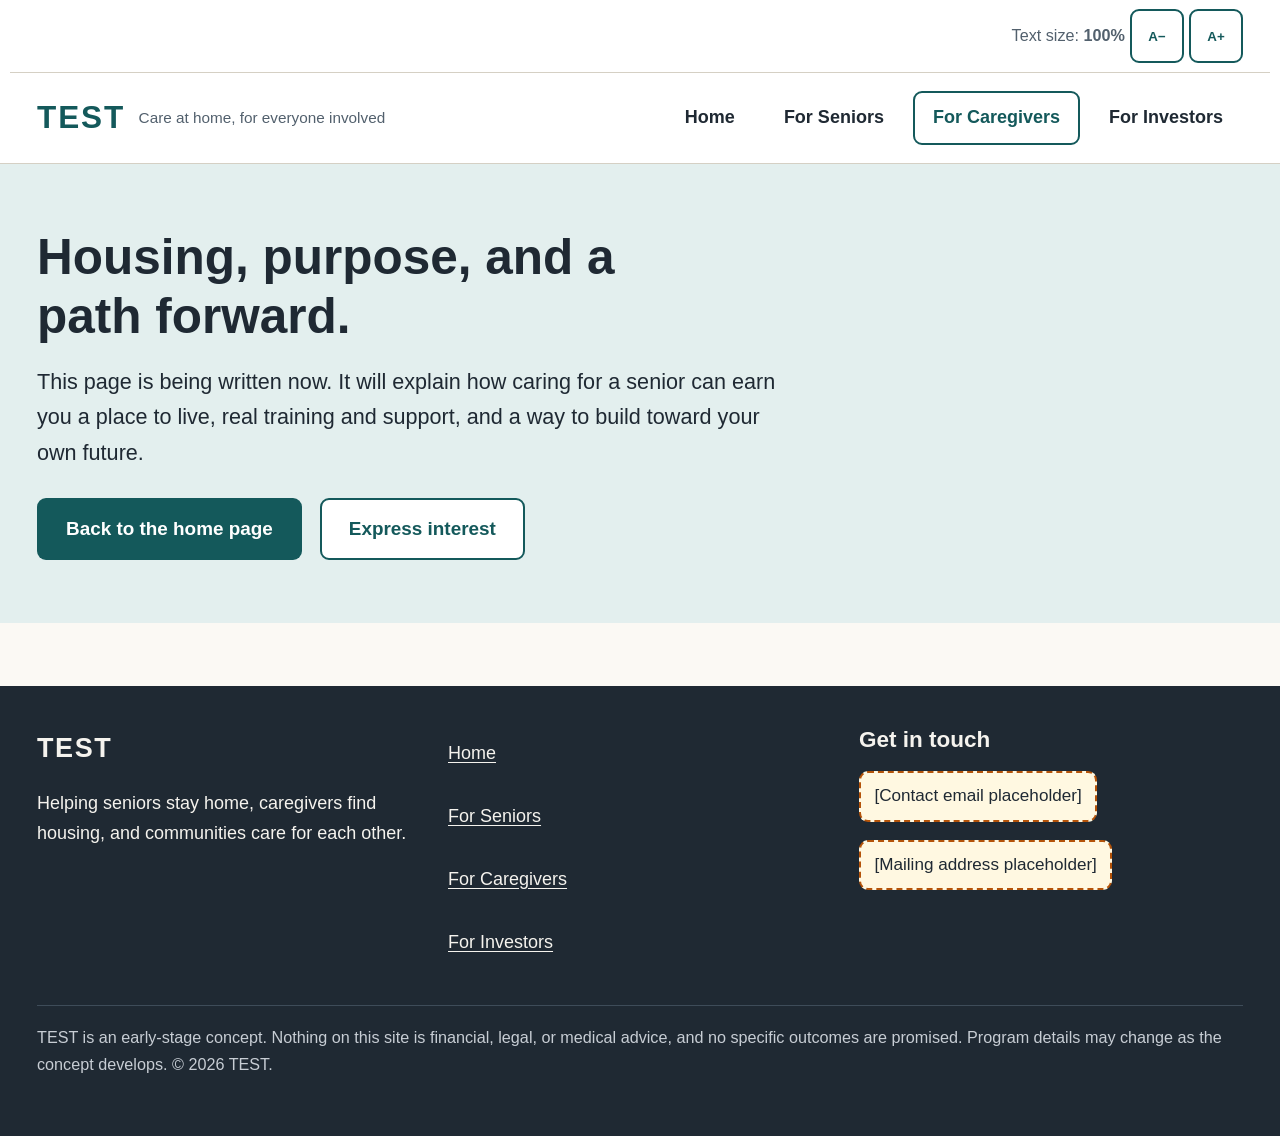
==== caregivers.html @ 07caa62b "Add shared design system and home page for TEST marketing site Replaces the unrelated pie clicker fi" ====
<!DOCTYPE html>
<html lang="en">
<head>
  <meta charset="UTF-8">
  <meta name="viewport" content="width=device-width, initial-scale=1">
  <title>For Caregivers — TEST</title>
  <meta name="description" content="Provide care and companionship to a senior in exchange for housing, with training and support. Learn how TEST works for caregivers.">
  <link rel="stylesheet" href="css/styles.css">
</head>
<body>
  <a class="skip-link" href="#main">Skip to main content</a>

  <header class="site-header">
    <div class="container utility-bar">
      <div class="text-size-controls" hidden>
        <span class="text-size-label" id="text-size-label">Text size: <strong class="text-size-status">100%</strong></span>
        <button type="button" class="text-size-btn" data-text-size="down" aria-describedby="text-size-label">
          A&minus;<span class="visually-hidden"> Make text smaller</span>
        </button>
        <button type="button" class="text-size-btn" data-text-size="up" aria-describedby="text-size-label">
          A+<span class="visually-hidden"> Make text larger</span>
        </button>
      </div>
    </div>
    <div class="container header-bar">
      <a class="brand" href="index.html">
        <span class="brand-name">TEST</span>
        <span class="brand-tagline">Care at home, for everyone involved</span>
      </a>
      <button type="button" class="nav-toggle" aria-expanded="false" aria-controls="site-nav">
        Menu
      </button>
      <nav class="site-nav" id="site-nav" aria-label="Main navigation">
        <ul>
          <li><a href="index.html">Home</a></li>
          <li><a href="seniors.html">For Seniors</a></li>
          <li><a href="caregivers.html" aria-current="page">For Caregivers</a></li>
          <li><a href="investors.html">For Investors</a></li>
        </ul>
      </nav>
    </div>
  </header>

  <main id="main">
    <section class="hero">
      <div class="container">
        <h1>Housing, purpose, and a path forward.</h1>
        <p class="lede">This page is being written now. It will explain how caring for a senior can earn you a place to live, real training and support, and a way to build toward your own future.</p>
        <div class="btn-row">
          <a class="btn btn-primary" href="index.html">Back to the home page</a>
          <a class="btn btn-secondary" href="index.html#interest">Express interest</a>
        </div>
      </div>
    </section>
  </main>

  <footer class="site-footer">
    <div class="container">
      <div class="footer-grid">
        <div>
          <p class="footer-brand">TEST</p>
          <p>Helping seniors stay home, caregivers find housing, and communities care for each other.</p>
        </div>
        <nav aria-label="Footer navigation">
          <ul>
            <li><a href="index.html">Home</a></li>
            <li><a href="seniors.html">For Seniors</a></li>
            <li><a href="caregivers.html">For Caregivers</a></li>
            <li><a href="investors.html">For Investors</a></li>
          </ul>
        </nav>
        <div>
          <h3>Get in touch</h3>
          <p><span class="placeholder-note">[Contact email placeholder]</span></p>
          <p><span class="placeholder-note">[Mailing address placeholder]</span></p>
        </div>
      </div>
      <p class="footer-disclaimer">TEST is an early-stage concept. Nothing on this site is financial, legal, or medical advice, and no specific outcomes are promised. Program details may change as the concept develops. &copy; 2026 TEST.</p>
    </div>
  </footer>

  <script src="js/main.js"></script>
</body>
</html>
---- css/styles.css ----
/* ==========================================================================
   TEST — shared design system
   One stylesheet for every page. Mobile-first, rem-based, WCAG AA palette.

   Conventions for page authors:
   - Wrap page sections in <section class="section"> with an inner
     <div class="container">.
   - Use .btn / .btn-primary / .btn-secondary for all calls-to-action.
   - Body text pairs: ink on paper, ink on white, white on primary.
     All token pairs below were contrast-checked at >= 4.5:1 (most >= 7:1).
   - Base body size is 18px (html at 112.5%); every size below is rem/em so
     the whole site scales with the reader's text-size preference.
   ========================================================================== */

/* ---- Design tokens ---- */
:root {
  --color-ink: #1F2933;         /* body text */
  --color-ink-muted: #52606D;   /* secondary text, 6.1:1 on paper */
  --color-paper: #FBF9F4;       /* warm page background */
  --color-white: #FFFFFF;
  --color-primary: #14595B;     /* deep teal — buttons, links (8:1 w/ white) */
  --color-primary-dark: #0C4345;
  --color-teal-tint: #E3EFEE;   /* soft panel background */
  --color-amber-tint: #FCEFD9;  /* warm panel background */
  --color-footer: #1F2933;
  --color-footer-text: #F5F3EE;
  --color-border: #D5D0C4;
  --color-placeholder-bg: #FFF8E1; /* labeled-placeholder callouts */
  --color-placeholder-border: #B45309;

  --font-sans: -apple-system, BlinkMacSystemFont, "Segoe UI", Roboto,
               Helvetica, Arial, sans-serif;

  --space-1: 0.5rem;
  --space-2: 0.75rem;
  --space-3: 1rem;
  --space-4: 1.5rem;
  --space-5: 2.25rem;
  --space-6: 3.5rem;

  --radius: 0.5rem;
  --radius-lg: 0.75rem;
  --shadow-card: 0 1px 3px rgba(31, 41, 51, 0.10), 0 4px 14px rgba(31, 41, 51, 0.06);
  --content-max: 70rem;
  --text-max: 42rem; /* comfortable line length for body copy */
  --tap-min: 3rem;   /* 48px minimum tap target at default text size */
}

/* ---- Reset / base ---- */
*,
*::before,
*::after {
  box-sizing: border-box;
}

html {
  /* 112.5% of the 16px browser default = 18px base body text.
     The header text-size buttons scale this value up to 200%. */
  font-size: 112.5%;
}

body {
  margin: 0;
  font-family: var(--font-sans);
  font-size: 1rem;
  line-height: 1.65;
  color: var(--color-ink);
  background-color: var(--color-paper);
  -webkit-text-size-adjust: 100%;
}

img,
svg {
  max-width: 100%;
  height: auto;
  display: block;
}

h1, h2, h3, h4 {
  line-height: 1.2;
  margin: 0 0 var(--space-3);
  overflow-wrap: break-word;
}

h1 { font-size: clamp(1.9rem, 1.5rem + 2vw, 2.75rem); }
h2 { font-size: clamp(1.5rem, 1.3rem + 1vw, 2rem); }
h3 { font-size: 1.25rem; }

p, ul, ol {
  margin: 0 0 var(--space-3);
  max-width: var(--text-max);
}

li {
  margin-bottom: var(--space-1);
}

a {
  color: var(--color-primary);
  text-decoration: underline;
  text-underline-offset: 0.15em;
}

a:hover {
  color: var(--color-primary-dark);
}

/* One obvious keyboard-focus style everywhere */
:focus-visible {
  outline: 3px solid var(--color-primary);
  outline-offset: 2px;
  border-radius: 2px;
}

@media (prefers-reduced-motion: reduce) {
  *,
  *::before,
  *::after {
    animation-duration: 0.01ms !important;
    transition-duration: 0.01ms !important;
    scroll-behavior: auto !important;
  }
}

/* ---- Layout ---- */
.container {
  max-width: var(--content-max);
  margin-inline: auto;
  padding-inline: var(--space-4);
}

.section {
  padding-block: var(--space-6);
}

.section-tint-teal { background-color: var(--color-teal-tint); }
.section-tint-amber { background-color: var(--color-amber-tint); }
.section-white { background-color: var(--color-white); }

.section-intro {
  max-width: var(--text-max);
  margin-bottom: var(--space-5);
}

.lede {
  font-size: 1.2rem;
  color: var(--color-ink-muted);
}

/* Cards reflow on their own as text grows or screens shrink */
.grid-cards {
  display: grid;
  gap: var(--space-4);
  grid-template-columns: repeat(auto-fit, minmax(min(100%, 18rem), 1fr));
}

/* Screen-reader-only text (e.g. fuller button labels) */
.visually-hidden {
  position: absolute;
  width: 1px;
  height: 1px;
  padding: 0;
  margin: -1px;
  overflow: hidden;
  clip: rect(0 0 0 0);
  white-space: nowrap;
  border: 0;
}

/* ---- Skip link ---- */
.skip-link {
  position: absolute;
  left: -9999px;
  top: 0;
  background: var(--color-primary);
  color: var(--color-white);
  padding: var(--space-2) var(--space-4);
  z-index: 100;
}

.skip-link:focus {
  left: 0;
  color: var(--color-white);
}

/* ---- Header ---- */
.site-header {
  background: var(--color-white);
  border-bottom: 1px solid var(--color-border);
}

.utility-bar {
  display: flex;
  justify-content: flex-end;
  align-items: center;
  gap: var(--space-2);
  padding-block: var(--space-1);
  border-bottom: 1px solid var(--color-border);
  flex-wrap: wrap;
}

.text-size-label {
  font-size: 0.9rem;
  color: var(--color-ink-muted);
}

.text-size-btn {
  min-width: var(--tap-min);
  min-height: var(--tap-min);
  border: 2px solid var(--color-primary);
  background: var(--color-white);
  color: var(--color-primary);
  border-radius: var(--radius);
  font-family: inherit;
  font-weight: 700;
  cursor: pointer;
}

.text-size-btn:hover {
  background: var(--color-teal-tint);
}

.header-bar {
  display: flex;
  align-items: center;
  justify-content: space-between;
  gap: var(--space-3);
  padding-block: var(--space-3);
  flex-wrap: wrap;
}

.brand {
  display: inline-flex;
  align-items: baseline;
  gap: var(--space-2);
  text-decoration: none;
  min-height: var(--tap-min);
  align-items: center;
}

.brand-name {
  font-size: 1.75rem;
  font-weight: 800;
  letter-spacing: 0.06em;
  color: var(--color-primary);
}

.brand-tagline {
  font-size: 0.85rem;
  color: var(--color-ink-muted);
  display: none;
}

/* ---- Navigation ---- */
.nav-toggle {
  display: none; /* shown via .js-enabled on small screens */
  min-width: var(--tap-min);
  min-height: var(--tap-min);
  align-items: center;
  gap: var(--space-1);
  border: 2px solid var(--color-primary);
  background: var(--color-white);
  color: var(--color-primary);
  border-radius: var(--radius);
  font-family: inherit;
  font-size: 1rem;
  font-weight: 700;
  padding-inline: var(--space-2);
  cursor: pointer;
}

.site-nav ul {
  list-style: none;
  margin: 0;
  padding: 0;
  display: flex;
  flex-wrap: wrap;
  gap: var(--space-1);
  max-width: none;
}

.site-nav li {
  margin: 0;
}

.site-nav a {
  display: inline-flex;
  align-items: center;
  min-height: var(--tap-min);
  padding: var(--space-1) var(--space-3);
  text-decoration: none;
  font-weight: 600;
  color: var(--color-ink);
  border-radius: var(--radius);
  border: 2px solid transparent;
}

.site-nav a:hover {
  background: var(--color-teal-tint);
  color: var(--color-primary-dark);
}

.site-nav a[aria-current="page"] {
  border-color: var(--color-primary);
  color: var(--color-primary);
}

/* Small screens with JS: nav collapses behind the Menu button */
@media (max-width: 47.99em) {
  .js-enabled .nav-toggle {
    display: inline-flex;
  }

  .js-enabled .site-nav {
    flex-basis: 100%;
  }

  .js-enabled .site-nav[hidden] {
    display: none;
  }

  .js-enabled .site-nav ul {
    flex-direction: column;
    align-items: stretch;
    padding-bottom: var(--space-3);
  }

  .js-enabled .site-nav a {
    display: flex;
    width: 100%;
    border: 2px solid var(--color-border);
    justify-content: center;
  }

  .js-enabled .site-nav a[aria-current="page"] {
    border-color: var(--color-primary);
  }
}

/* ---- Buttons ---- */
.btn {
  display: inline-flex;
  align-items: center;
  justify-content: center;
  min-height: var(--tap-min);
  /* Side padding caps at 4vw so buttons still fit a narrow phone when the
     reader scales text to 200%; wrap rules are a last-resort safety net. */
  padding: var(--space-2) min(var(--space-4), 4vw);
  max-width: 100%;
  overflow-wrap: anywhere;
  border-radius: var(--radius);
  font-family: inherit;
  font-size: 1.05rem;
  font-weight: 700;
  text-decoration: none;
  text-align: center;
  cursor: pointer;
  border: 2px solid transparent;
}

.btn-primary {
  background: var(--color-primary);
  color: var(--color-white);
}

.btn-primary:hover {
  background: var(--color-primary-dark);
  color: var(--color-white);
}

.btn-secondary {
  background: var(--color-white);
  color: var(--color-primary);
  border-color: var(--color-primary);
}

.btn-secondary:hover {
  background: var(--color-teal-tint);
  color: var(--color-primary-dark);
}

/* Generous spacing so grouped buttons are hard to mis-tap */
.btn-row {
  display: flex;
  flex-wrap: wrap;
  gap: var(--space-3);
}

/* ---- Hero ---- */
.hero {
  background: var(--color-teal-tint);
  padding-block: var(--space-6);
}

.hero h1 {
  max-width: 24ch;
}

.hero .lede {
  color: var(--color-ink);
  margin-bottom: var(--space-4);
}

/* ---- Cards ---- */
.card {
  background: var(--color-white);
  border: 1px solid var(--color-border);
  border-radius: var(--radius-lg);
  box-shadow: var(--shadow-card);
  padding: var(--space-4);
  display: flex;
  flex-direction: column;
}

.card h3 {
  color: var(--color-primary);
}

.card .btn {
  margin-top: auto;
  align-self: flex-start;
}

.card-icon {
  font-size: 2rem;
  line-height: 1;
  margin-bottom: var(--space-2);
}

/* ---- "How it works" steps ---- */
.steps {
  list-style: none;
  padding: 0;
  margin: 0;
  max-width: none;
  display: grid;
  gap: var(--space-4);
  grid-template-columns: repeat(auto-fit, minmax(min(100%, 15rem), 1fr));
  counter-reset: step;
}

.steps li {
  counter-increment: step;
  background: var(--color-white);
  border: 1px solid var(--color-border);
  border-radius: var(--radius-lg);
  padding: var(--space-4);
  margin: 0;
}

.steps li::before {
  content: counter(step);
  display: inline-flex;
  align-items: center;
  justify-content: center;
  width: 2.5rem;
  height: 2.5rem;
  border-radius: 50%;
  background: var(--color-primary);
  color: var(--color-white);
  font-weight: 800;
  font-size: 1.15rem;
  margin-bottom: var(--space-2);
}

.steps h3 {
  margin-bottom: var(--space-1);
}

.steps p {
  margin-bottom: 0;
}

/* ---- Trust components ---- */
.trust-list {
  list-style: none;
  padding: 0;
  display: grid;
  gap: var(--space-4);
  grid-template-columns: repeat(auto-fit, minmax(min(100%, 16rem), 1fr));
  max-width: none;
}

.trust-list li {
  display: flex;
  gap: var(--space-2);
  align-items: flex-start;
  margin: 0;
}

.trust-check {
  flex-shrink: 0;
  width: 1.75rem;
  height: 1.75rem;
  border-radius: 50%;
  background: var(--color-primary);
  color: var(--color-white);
  display: inline-flex;
  align-items: center;
  justify-content: center;
  font-weight: 800;
  margin-top: 0.15rem;
}

.testimonial {
  background: var(--color-white);
  border-left: 0.375rem solid var(--color-primary);
  border-radius: var(--radius);
  padding: var(--space-4);
  margin: 0;
  max-width: var(--text-max);
}

.testimonial p {
  font-size: 1.1rem;
  font-style: italic;
}

.testimonial footer {
  color: var(--color-ink-muted);
  font-size: 0.95rem;
}

/* ---- Labeled placeholder (content the owner will replace) ---- */
.placeholder-note {
  display: inline-block;
  background: var(--color-placeholder-bg);
  border: 2px dashed var(--color-placeholder-border);
  border-radius: var(--radius);
  padding: var(--space-1) var(--space-2);
  font-size: 0.95rem;
  font-style: normal;
  color: var(--color-ink); /* stays readable inside the dark footer too */
}

/* ---- FAQ (native details/summary, no JS needed) ---- */
.faq details {
  background: var(--color-white);
  border: 1px solid var(--color-border);
  border-radius: var(--radius);
  margin-bottom: var(--space-2);
  max-width: var(--text-max);
}

.faq summary {
  cursor: pointer;
  font-weight: 700;
  padding: var(--space-3) var(--space-4);
  min-height: var(--tap-min);
  display: flex;
  align-items: center;
  justify-content: space-between;
  gap: var(--space-2);
  list-style: none;
}

.faq summary::-webkit-details-marker {
  display: none;
}

.faq summary::after {
  content: "+";
  font-size: 1.5rem;
  color: var(--color-primary);
  flex-shrink: 0;
}

.faq details[open] summary::after {
  content: "\2212"; /* minus sign */
}

.faq details > div {
  padding: 0 var(--space-4) var(--space-3);
}

/* ---- Forms ---- */
.form-grid {
  display: grid;
  gap: var(--space-4);
  max-width: var(--text-max);
}

.form-field label {
  display: block;
  font-weight: 700;
  margin-bottom: var(--space-1);
}

.form-field .field-hint {
  font-size: 0.95rem;
  color: var(--color-ink-muted);
  margin-bottom: var(--space-1);
}

.form-field input,
.form-field select,
.form-field textarea {
  width: 100%;
  min-height: var(--tap-min);
  font-family: inherit;
  font-size: 1rem;
  color: var(--color-ink);
  background: var(--color-white);
  border: 2px solid var(--color-ink-muted);
  border-radius: var(--radius);
  padding: var(--space-2) var(--space-3);
}

.form-field textarea {
  min-height: 7rem;
  resize: vertical;
}

.form-notice {
  background: var(--color-placeholder-bg);
  border: 2px dashed var(--color-placeholder-border);
  border-radius: var(--radius);
  padding: var(--space-3);
  max-width: var(--text-max);
}

.form-notice p {
  margin: 0;
}

/* ---- Footer ---- */
.site-footer {
  background: var(--color-footer);
  color: var(--color-footer-text);
  padding-block: var(--space-5);
  margin-top: var(--space-6);
}

.site-footer a {
  color: var(--color-footer-text);
}

.footer-grid {
  display: grid;
  gap: var(--space-4);
  grid-template-columns: repeat(auto-fit, minmax(min(100%, 15rem), 1fr));
  margin-bottom: var(--space-4);
}

.footer-brand {
  font-size: 1.5rem;
  font-weight: 800;
  letter-spacing: 0.06em;
}

.site-footer ul {
  list-style: none;
  padding: 0;
  margin: 0;
}

.site-footer li {
  margin-bottom: var(--space-1);
}

.site-footer a {
  display: inline-flex;
  align-items: center;
  min-height: var(--tap-min);
}

.footer-disclaimer {
  font-size: 0.9rem;
  color: #C7CDD4; /* 9.2:1 on footer ink */
  border-top: 1px solid #3E4C59;
  padding-top: var(--space-3);
  max-width: none;
}

/* ---- Wider screens ---- */
@media (min-width: 48em) {
  .brand-tagline {
    display: inline;
  }

  .hero-inner {
    display: grid;
    grid-template-columns: minmax(0, 1.2fr) minmax(0, 0.8fr);
    gap: var(--space-5);
    align-items: center;
  }
}

/* Decorative hero panel (pure CSS, no image download) */
.hero-figure {
  display: none;
}

@media (min-width: 48em) {
  .hero-figure {
    display: block;
    border-radius: var(--radius-lg);
    min-height: 16rem;
    background:
      linear-gradient(160deg, rgba(20, 89, 91, 0.12) 0%, rgba(20, 89, 91, 0.28) 100%),
      var(--color-white);
    border: 1px solid var(--color-border);
    position: relative;
  }

  .hero-figure::after {
    content: "\1F3E1"; /* house emoji as a friendly, zero-download visual */
    position: absolute;
    inset: 0;
    display: flex;
    align-items: center;
    justify-content: center;
    font-size: 5rem;
  }
}
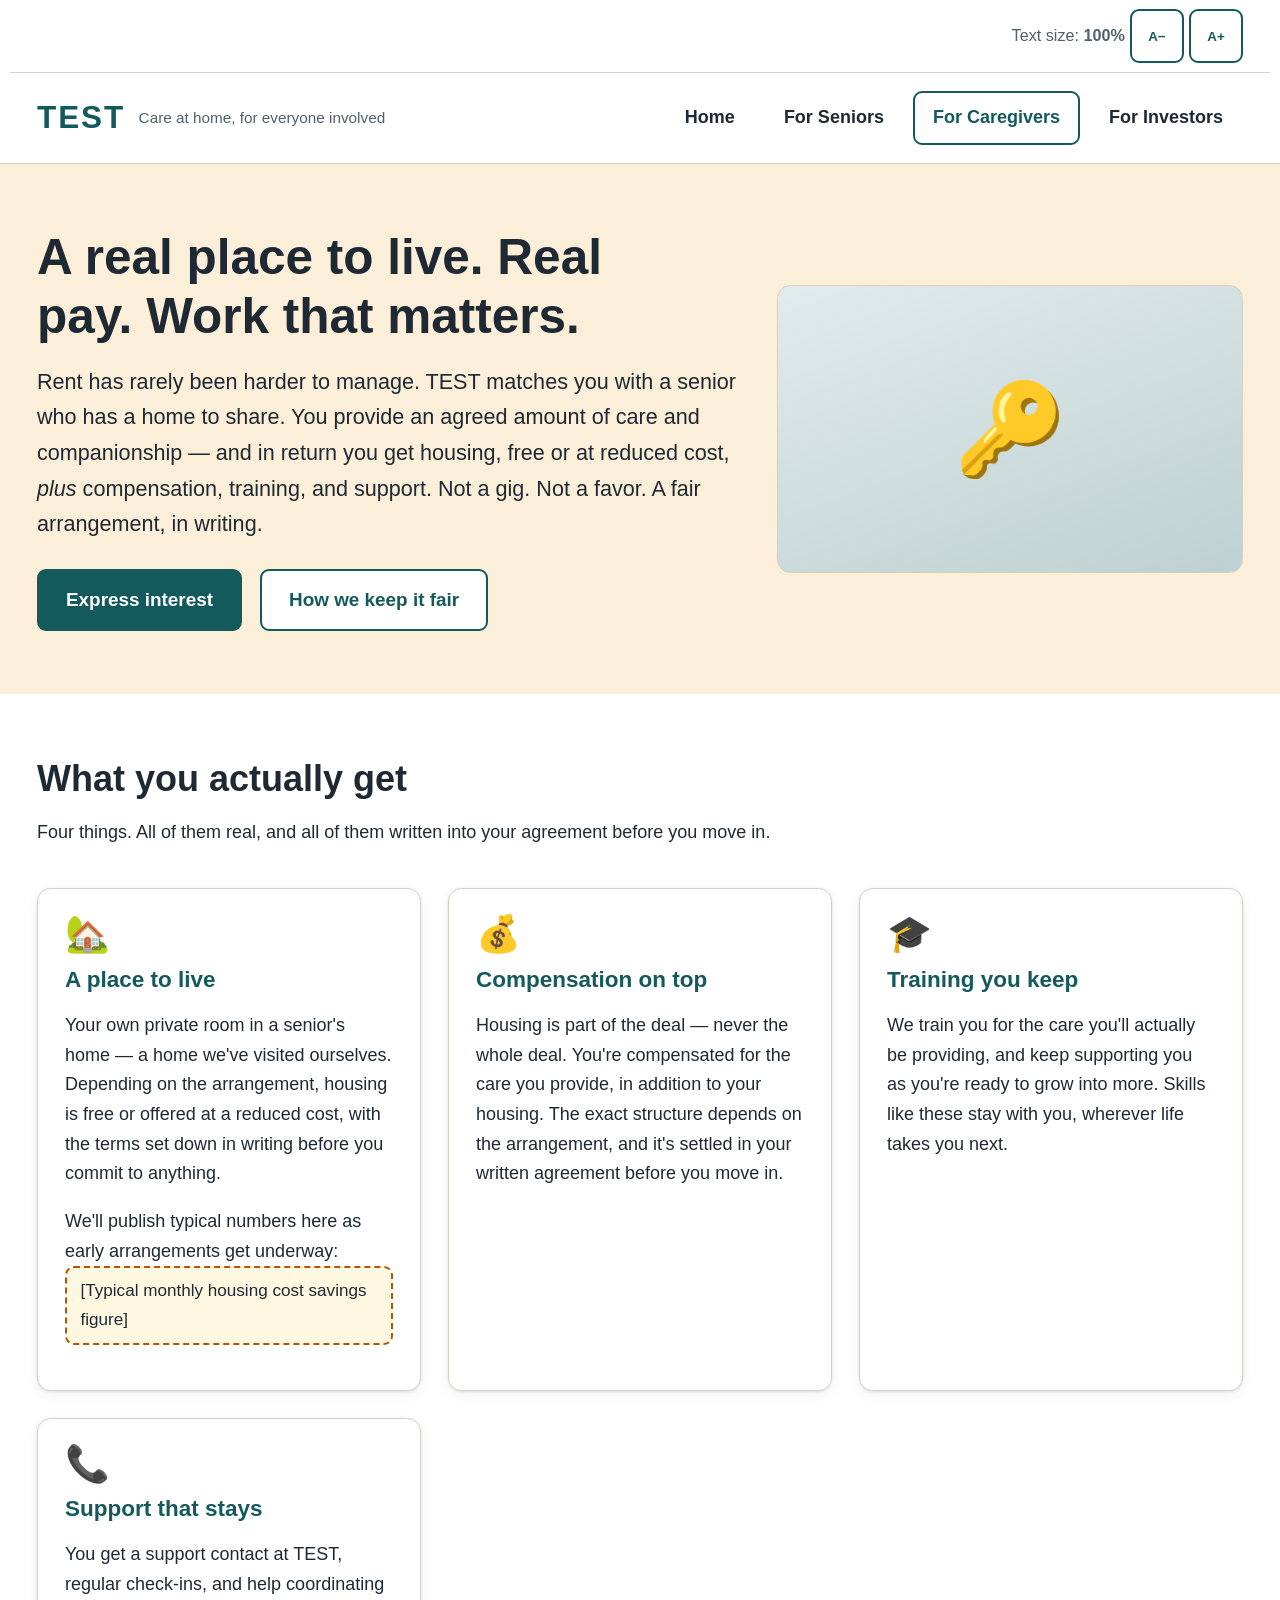
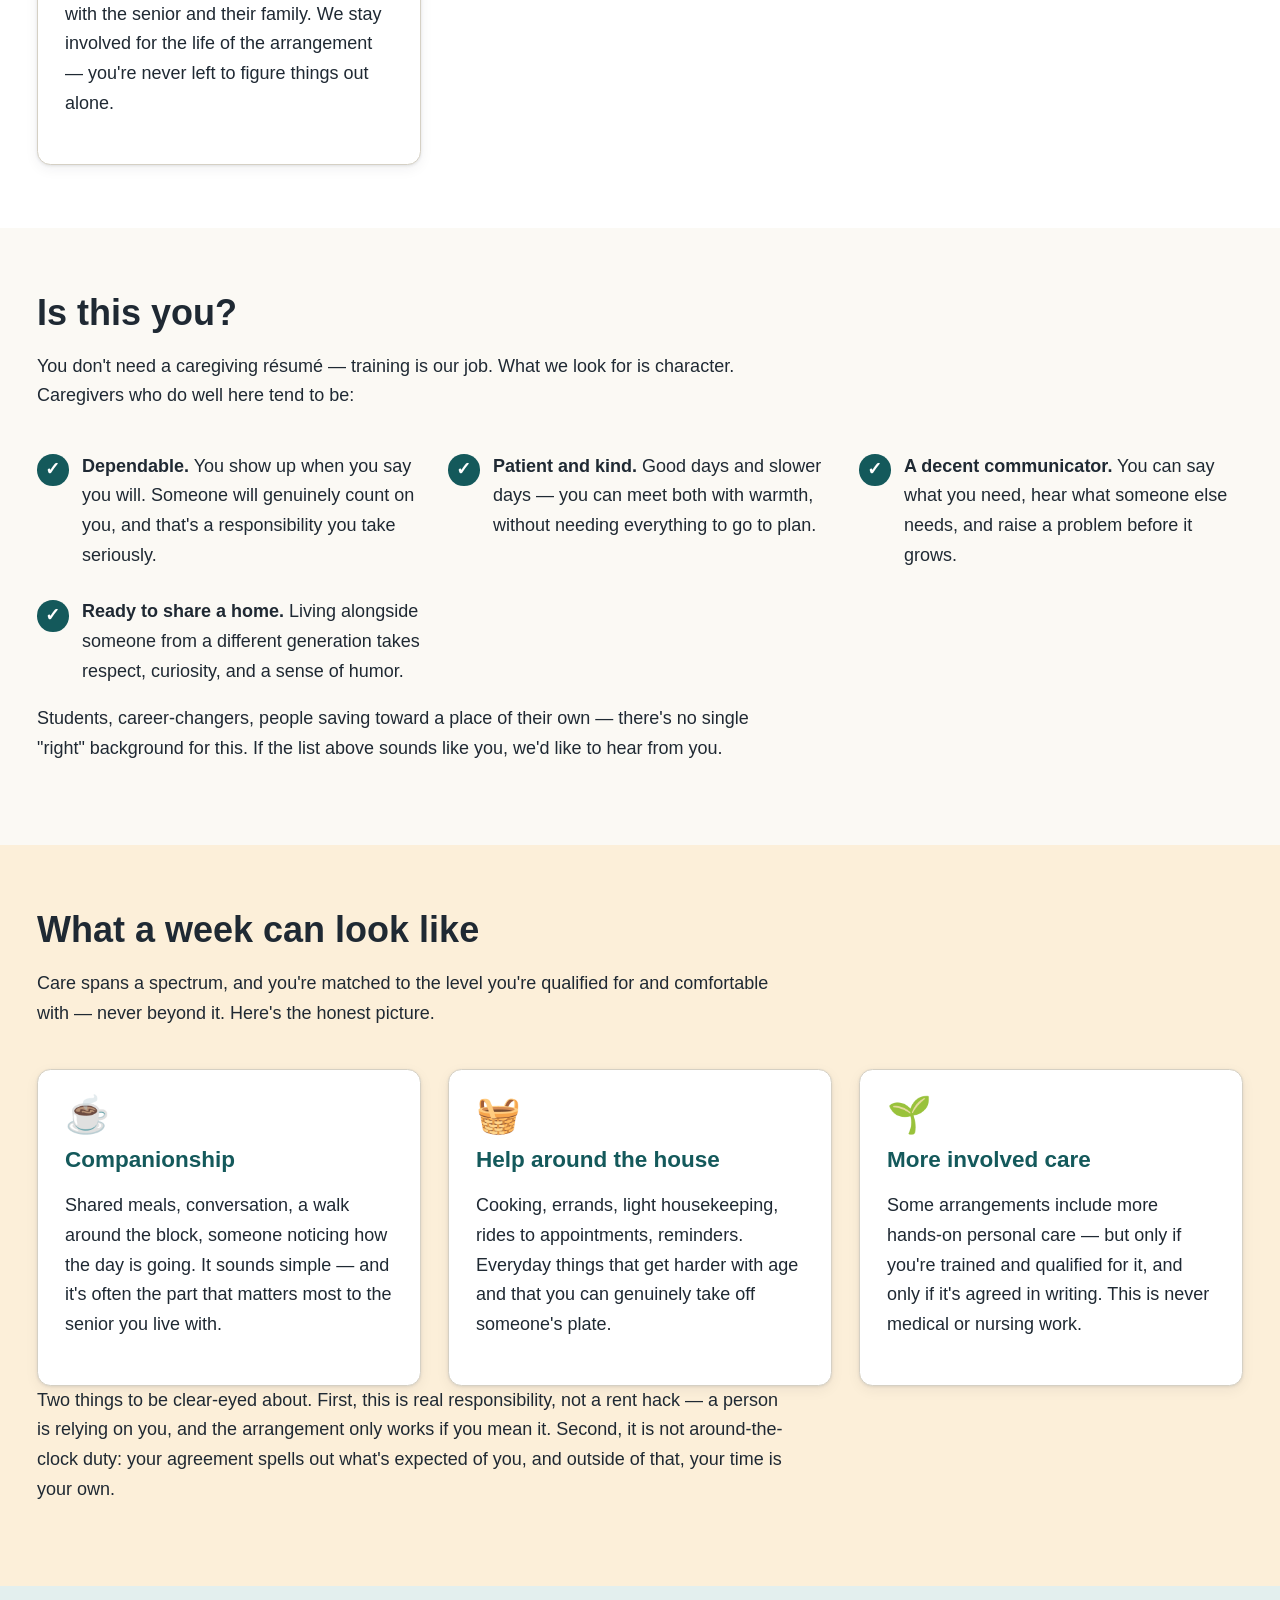
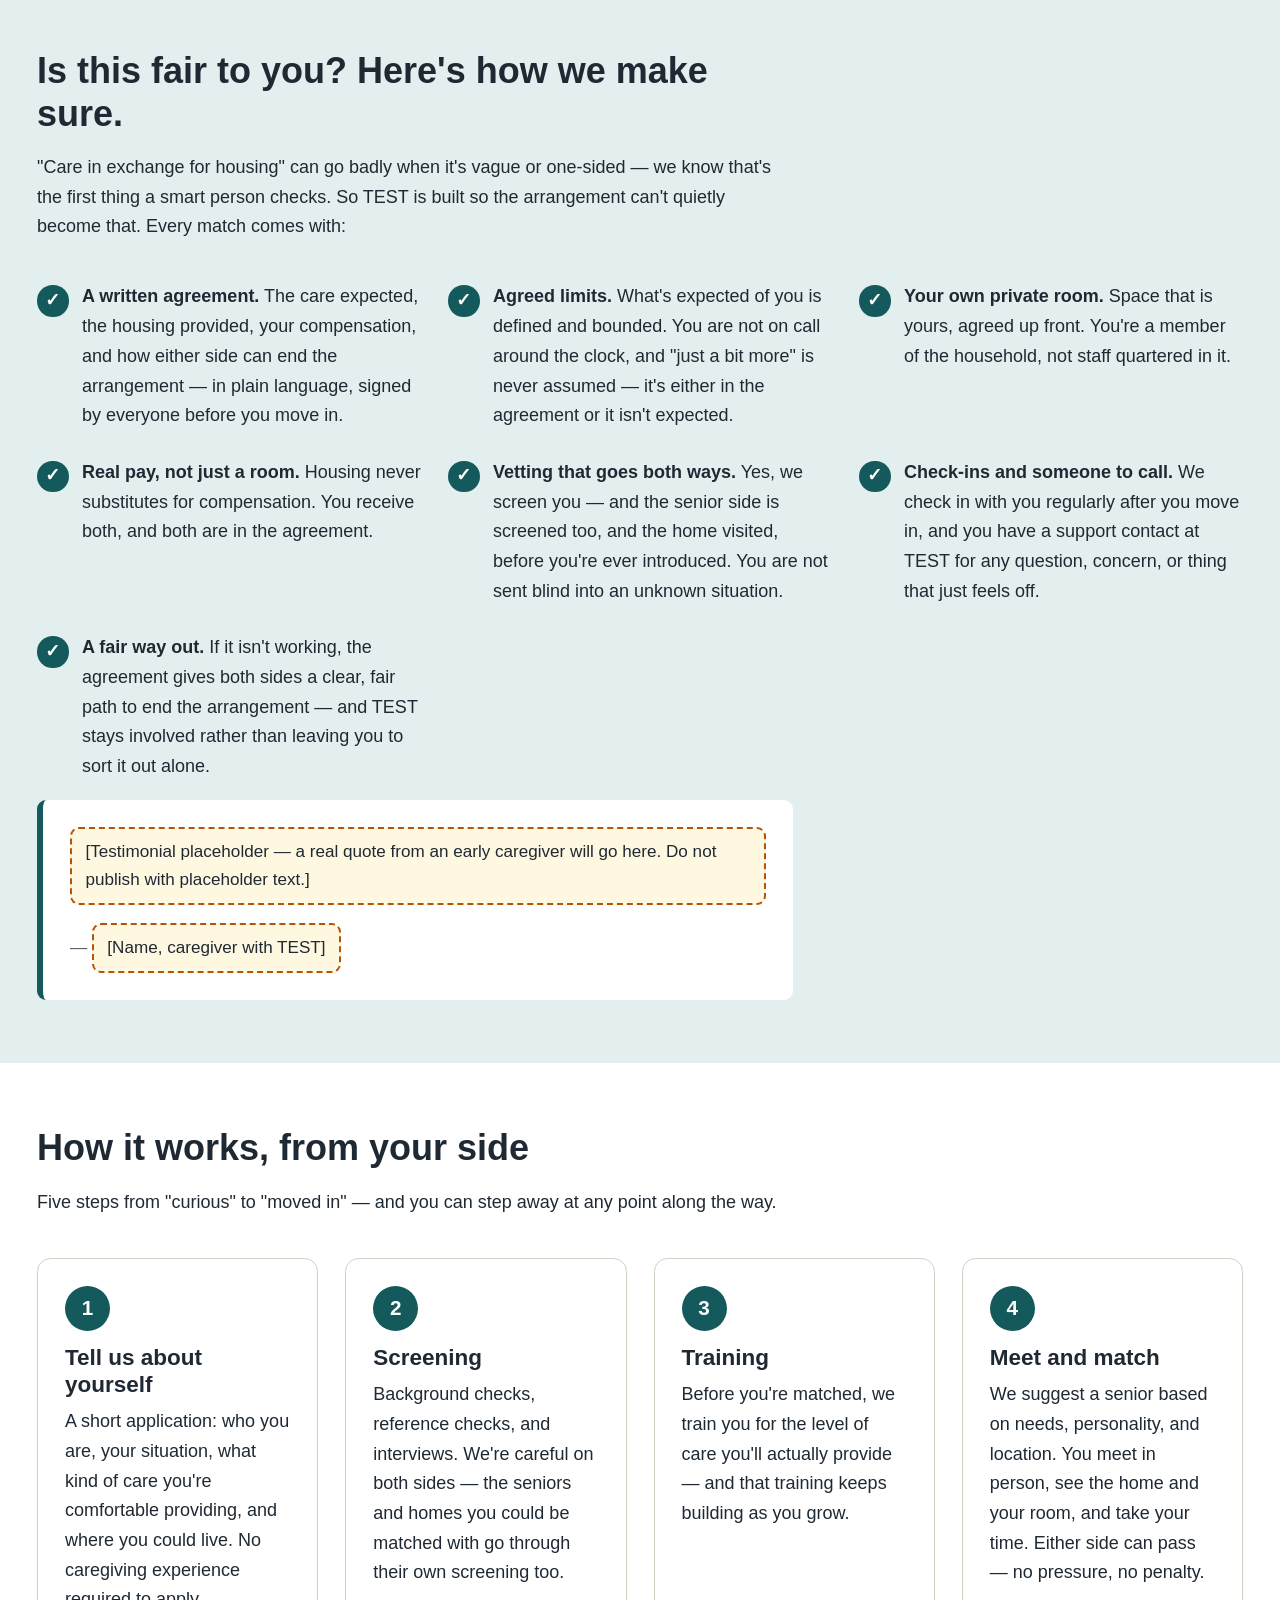
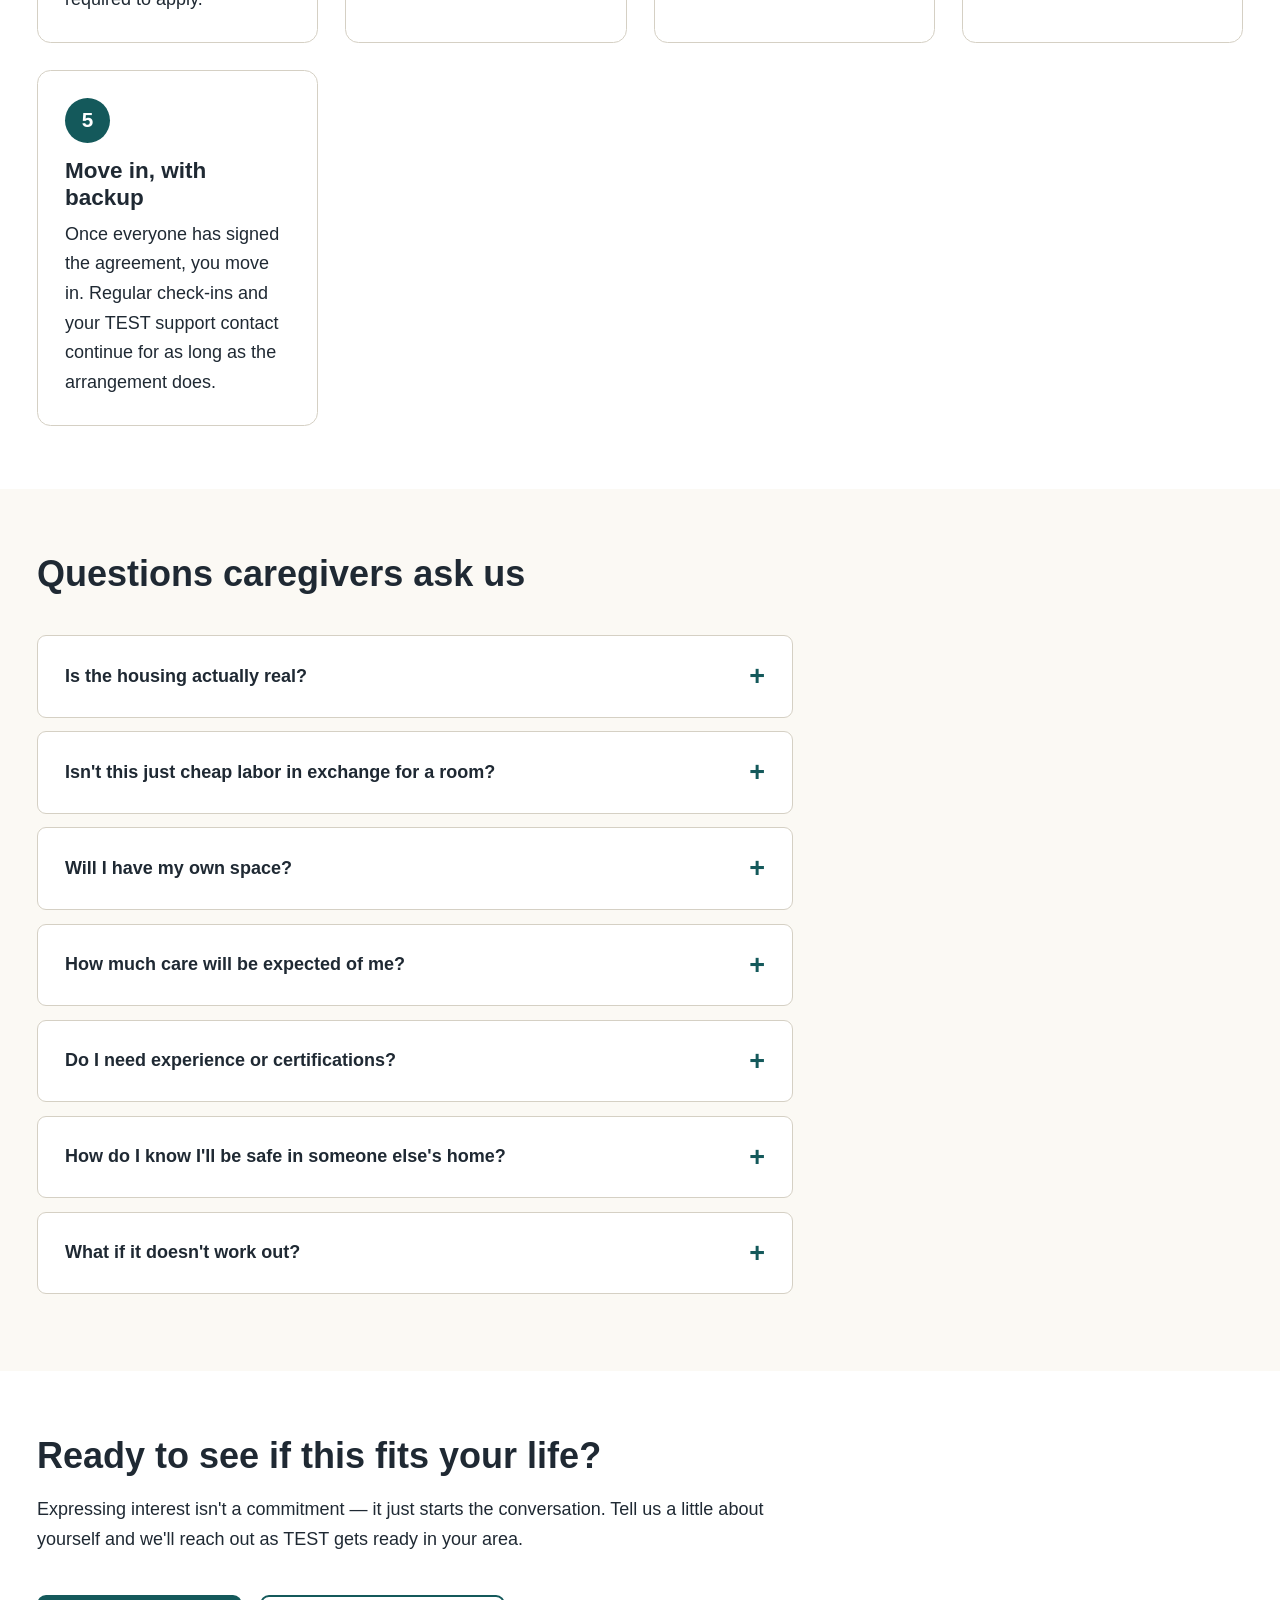
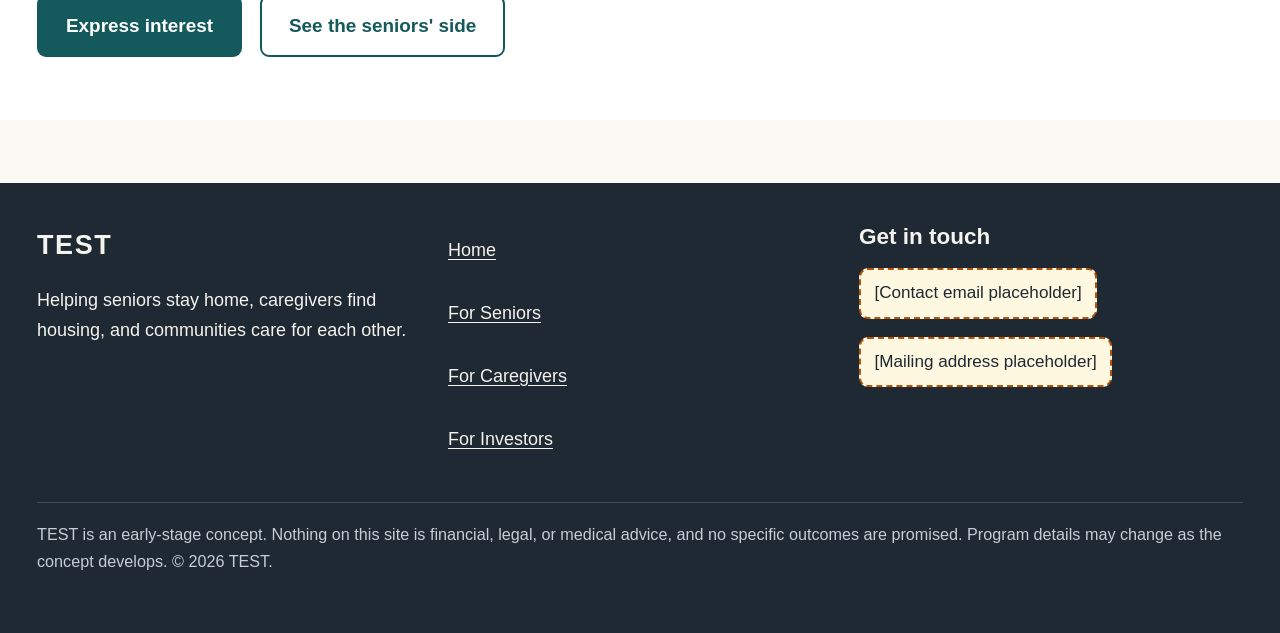
==== commit 0eed49e2: "Add For Caregivers page Full audience page replacing the stub: housing/compensation/training/ suppor" ====
--- a/caregivers.html
+++ b/caregivers.html
@@ -3,11 +3,12 @@
 <head>
   <meta charset="UTF-8">
   <meta name="viewport" content="width=device-width, initial-scale=1">
-  <title>For Caregivers — TEST</title>
-  <meta name="description" content="Provide care and companionship to a senior in exchange for housing, with training and support. Learn how TEST works for caregivers.">
+  <title>For Caregivers — Housing, real pay, and work that matters — TEST</title>
+  <meta name="description" content="Move in with a senior, provide an agreed amount of care and companionship, and get housing plus real compensation — with training, check-ins, and support from TEST throughout.">
   <link rel="stylesheet" href="css/styles.css">
+  <link rel="stylesheet" href="css/caregivers.css">
 </head>
-<body>
+<body class="page-caregivers">
   <a class="skip-link" href="#main">Skip to main content</a>
 
   <header class="site-header">
@@ -42,16 +43,247 @@
   </header>
 
   <main id="main">
+
     <section class="hero">
-      <div class="container">
-        <h1>Housing, purpose, and a path forward.</h1>
-        <p class="lede">This page is being written now. It will explain how caring for a senior can earn you a place to live, real training and support, and a way to build toward your own future.</p>
+      <div class="container hero-inner">
+        <div>
+          <h1>A real place to live. Real pay. Work that matters.</h1>
+          <p class="lede">Rent has rarely been harder to manage. TEST matches you with a senior who has a home to share. You provide an agreed amount of care and companionship — and in return you get housing, free or at reduced cost, <em>plus</em> compensation, training, and support. Not a gig. Not a favor. A fair arrangement, in writing.</p>
+          <div class="btn-row">
+            <a class="btn btn-primary" href="index.html#interest">Express interest</a>
+            <a class="btn btn-secondary" href="#fairness">How we keep it fair</a>
+          </div>
+        </div>
+        <div class="hero-figure" role="presentation" aria-hidden="true"></div>
+      </div>
+    </section>
+
+    <section class="section section-white" id="what-you-get">
+      <div class="container">
+        <div class="section-intro">
+          <h2>What you actually get</h2>
+          <p>Four things. All of them real, and all of them written into your agreement before you move in.</p>
+        </div>
+        <div class="grid-cards">
+          <article class="card">
+            <div class="card-icon" aria-hidden="true">&#127969;</div>
+            <h3>A place to live</h3>
+            <p>Your own private room in a senior's home — a home we've visited ourselves. Depending on the arrangement, housing is free or offered at a reduced cost, with the terms set down in writing before you commit to anything.</p>
+            <p>We'll publish typical numbers here as early arrangements get underway: <span class="placeholder-note">[Typical monthly housing cost savings figure]</span></p>
+          </article>
+          <article class="card">
+            <div class="card-icon" aria-hidden="true">&#128176;</div>
+            <h3>Compensation on top</h3>
+            <p>Housing is part of the deal — never the whole deal. You're compensated for the care you provide, in addition to your housing. The exact structure depends on the arrangement, and it's settled in your written agreement before you move in.</p>
+          </article>
+          <article class="card">
+            <div class="card-icon" aria-hidden="true">&#127891;</div>
+            <h3>Training you keep</h3>
+            <p>We train you for the care you'll actually be providing, and keep supporting you as you're ready to grow into more. Skills like these stay with you, wherever life takes you next.</p>
+          </article>
+          <article class="card">
+            <div class="card-icon" aria-hidden="true">&#128222;</div>
+            <h3>Support that stays</h3>
+            <p>You get a support contact at TEST, regular check-ins, and help coordinating with the senior and their family. We stay involved for the life of the arrangement — you're never left to figure things out alone.</p>
+          </article>
+        </div>
+      </div>
+    </section>
+
+    <section class="section" id="is-this-you">
+      <div class="container">
+        <div class="section-intro">
+          <h2>Is this you?</h2>
+          <p>You don't need a caregiving r&eacute;sum&eacute; — training is our job. What we look for is character. Caregivers who do well here tend to be:</p>
+        </div>
+        <ul class="trust-list">
+          <li>
+            <span class="trust-check" aria-hidden="true">&#10003;</span>
+            <div><strong>Dependable.</strong> You show up when you say you will. Someone will genuinely count on you, and that's a responsibility you take seriously.</div>
+          </li>
+          <li>
+            <span class="trust-check" aria-hidden="true">&#10003;</span>
+            <div><strong>Patient and kind.</strong> Good days and slower days — you can meet both with warmth, without needing everything to go to plan.</div>
+          </li>
+          <li>
+            <span class="trust-check" aria-hidden="true">&#10003;</span>
+            <div><strong>A decent communicator.</strong> You can say what you need, hear what someone else needs, and raise a problem before it grows.</div>
+          </li>
+          <li>
+            <span class="trust-check" aria-hidden="true">&#10003;</span>
+            <div><strong>Ready to share a home.</strong> Living alongside someone from a different generation takes respect, curiosity, and a sense of humor.</div>
+          </li>
+        </ul>
+        <p>Students, career-changers, people saving toward a place of their own — there's no single "right" background for this. If the list above sounds like you, we'd like to hear from you.</p>
+      </div>
+    </section>
+
+    <section class="section section-tint-amber" id="a-week">
+      <div class="container">
+        <div class="section-intro">
+          <h2>What a week can look like</h2>
+          <p>Care spans a spectrum, and you're matched to the level you're qualified for and comfortable with — never beyond it. Here's the honest picture.</p>
+        </div>
+        <div class="grid-cards">
+          <article class="card">
+            <div class="card-icon" aria-hidden="true">&#9749;</div>
+            <h3>Companionship</h3>
+            <p>Shared meals, conversation, a walk around the block, someone noticing how the day is going. It sounds simple — and it's often the part that matters most to the senior you live with.</p>
+          </article>
+          <article class="card">
+            <div class="card-icon" aria-hidden="true">&#129530;</div>
+            <h3>Help around the house</h3>
+            <p>Cooking, errands, light housekeeping, rides to appointments, reminders. Everyday things that get harder with age and that you can genuinely take off someone's plate.</p>
+          </article>
+          <article class="card">
+            <div class="card-icon" aria-hidden="true">&#127793;</div>
+            <h3>More involved care</h3>
+            <p>Some arrangements include more hands-on personal care — but only if you're trained and qualified for it, and only if it's agreed in writing. This is never medical or nursing work.</p>
+          </article>
+        </div>
+        <p>Two things to be clear-eyed about. First, this is real responsibility, not a rent hack — a person is relying on you, and the arrangement only works if you mean it. Second, it is not around-the-clock duty: your agreement spells out what's expected of you, and outside of that, your time is your own.</p>
+      </div>
+    </section>
+
+    <section class="section section-tint-teal" id="fairness">
+      <div class="container">
+        <div class="section-intro">
+          <h2>Is this fair to you? Here's how we make sure.</h2>
+          <p>"Care in exchange for housing" can go badly when it's vague or one-sided — we know that's the first thing a smart person checks. So TEST is built so the arrangement can't quietly become that. Every match comes with:</p>
+        </div>
+        <ul class="trust-list">
+          <li>
+            <span class="trust-check" aria-hidden="true">&#10003;</span>
+            <div><strong>A written agreement.</strong> The care expected, the housing provided, your compensation, and how either side can end the arrangement — in plain language, signed by everyone before you move in.</div>
+          </li>
+          <li>
+            <span class="trust-check" aria-hidden="true">&#10003;</span>
+            <div><strong>Agreed limits.</strong> What's expected of you is defined and bounded. You are not on call around the clock, and "just a bit more" is never assumed — it's either in the agreement or it isn't expected.</div>
+          </li>
+          <li>
+            <span class="trust-check" aria-hidden="true">&#10003;</span>
+            <div><strong>Your own private room.</strong> Space that is yours, agreed up front. You're a member of the household, not staff quartered in it.</div>
+          </li>
+          <li>
+            <span class="trust-check" aria-hidden="true">&#10003;</span>
+            <div><strong>Real pay, not just a room.</strong> Housing never substitutes for compensation. You receive both, and both are in the agreement.</div>
+          </li>
+          <li>
+            <span class="trust-check" aria-hidden="true">&#10003;</span>
+            <div><strong>Vetting that goes both ways.</strong> Yes, we screen you — and the senior side is screened too, and the home visited, before you're ever introduced. You are not sent blind into an unknown situation.</div>
+          </li>
+          <li>
+            <span class="trust-check" aria-hidden="true">&#10003;</span>
+            <div><strong>Check-ins and someone to call.</strong> We check in with you regularly after you move in, and you have a support contact at TEST for any question, concern, or thing that just feels off.</div>
+          </li>
+          <li>
+            <span class="trust-check" aria-hidden="true">&#10003;</span>
+            <div><strong>A fair way out.</strong> If it isn't working, the agreement gives both sides a clear, fair path to end the arrangement — and TEST stays involved rather than leaving you to sort it out alone.</div>
+          </li>
+        </ul>
+        <blockquote class="testimonial">
+          <p><span class="placeholder-note">[Testimonial placeholder — a real quote from an early caregiver will go here. Do not publish with placeholder text.]</span></p>
+          <footer>&mdash; <span class="placeholder-note">[Name, caregiver with TEST]</span></footer>
+        </blockquote>
+      </div>
+    </section>
+
+    <section class="section section-white" id="how-it-works">
+      <div class="container">
+        <div class="section-intro">
+          <h2>How it works, from your side</h2>
+          <p>Five steps from "curious" to "moved in" — and you can step away at any point along the way.</p>
+        </div>
+        <ol class="steps">
+          <li>
+            <h3>Tell us about yourself</h3>
+            <p>A short application: who you are, your situation, what kind of care you're comfortable providing, and where you could live. No caregiving experience required to apply.</p>
+          </li>
+          <li>
+            <h3>Screening</h3>
+            <p>Background checks, reference checks, and interviews. We're careful on both sides — the seniors and homes you could be matched with go through their own screening too.</p>
+          </li>
+          <li>
+            <h3>Training</h3>
+            <p>Before you're matched, we train you for the level of care you'll actually provide — and that training keeps building as you grow.</p>
+          </li>
+          <li>
+            <h3>Meet and match</h3>
+            <p>We suggest a senior based on needs, personality, and location. You meet in person, see the home and your room, and take your time. Either side can pass — no pressure, no penalty.</p>
+          </li>
+          <li>
+            <h3>Move in, with backup</h3>
+            <p>Once everyone has signed the agreement, you move in. Regular check-ins and your TEST support contact continue for as long as the arrangement does.</p>
+          </li>
+        </ol>
+      </div>
+    </section>
+
+    <section class="section" id="faq">
+      <div class="container">
+        <div class="section-intro">
+          <h2>Questions caregivers ask us</h2>
+        </div>
+        <div class="faq">
+          <details>
+            <summary>Is the housing actually real?</summary>
+            <div>
+              <p>Yes — it's the foundation of the whole model, not a perk bolted on. The home exists before you're matched: it's a real senior's real home, which TEST has visited. Your private room and the housing terms are written into the agreement you sign, and you'll see the home yourself before you decide anything.</p>
+            </div>
+          </details>
+          <details>
+            <summary>Isn't this just cheap labor in exchange for a room?</summary>
+            <div>
+              <p>That's the right question to ask, and the model is designed so the answer is no. You're compensated for the care you provide on top of your housing — a room never replaces pay. What's expected of you is defined and limited in a written agreement, not open-ended. And if an arrangement starts asking more of you than what was agreed, you have a support contact at TEST and a fair way to end it. If any of those pieces were missing, we wouldn't ask you to sign.</p>
+            </div>
+          </details>
+          <details>
+            <summary>Will I have my own space?</summary>
+            <div>
+              <p>Yes. Every arrangement includes your own private room, agreed up front and written into the agreement. You're sharing a home, not sleeping on a couch.</p>
+            </div>
+          </details>
+          <details>
+            <summary>How much care will be expected of me?</summary>
+            <div>
+              <p>An agreed amount — no more. Care ranges from companionship and help around the house up to more involved personal care, and you're matched to the level you're trained and comfortable with. Your agreement spells out what's expected, you're not on call around the clock, and your time outside those responsibilities is your own.</p>
+            </div>
+          </details>
+          <details>
+            <summary>Do I need experience or certifications?</summary>
+            <div>
+              <p>No professional caregiving experience is required to apply. TEST trains you for the care you'll provide, and this is not medical or nursing work — that stays with medical professionals. What we can't teach is dependability, patience, and kindness, so that's what we look for.</p>
+            </div>
+          </details>
+          <details>
+            <summary>How do I know I'll be safe in someone else's home?</summary>
+            <div>
+              <p>Because vetting runs in both directions. The senior side is screened and the home visited before any introduction, you meet the senior and see the home before committing, and after you move in there are regular check-ins and a TEST support contact you can reach whenever something doesn't feel right.</p>
+            </div>
+          </details>
+          <details>
+            <summary>What if it doesn't work out?</summary>
+            <div>
+              <p>Every agreement includes a clear, fair way for either side — including you — to end the arrangement. Sometimes a match just isn't right, and that's not a failure. TEST stays involved throughout, so if things aren't working you have someone to call, and you won't be handling the ending on your own.</p>
+            </div>
+          </details>
+        </div>
+      </div>
+    </section>
+
+    <section class="section section-white" id="get-started">
+      <div class="container">
+        <div class="section-intro">
+          <h2>Ready to see if this fits your life?</h2>
+          <p>Expressing interest isn't a commitment — it just starts the conversation. Tell us a little about yourself and we'll reach out as TEST gets ready in your area.</p>
+        </div>
         <div class="btn-row">
-          <a class="btn btn-primary" href="index.html">Back to the home page</a>
-          <a class="btn btn-secondary" href="index.html#interest">Express interest</a>
-        </div>
-      </div>
-    </section>
+          <a class="btn btn-primary" href="index.html#interest">Express interest</a>
+          <a class="btn btn-secondary" href="seniors.html">See the seniors' side</a>
+        </div>
+      </div>
+    </section>
+
   </main>
 
   <footer class="site-footer">
--- a/css/caregivers.css
+++ b/css/caregivers.css
@@ -0,0 +1,21 @@
+/* ==========================================================================
+   TEST — For Caregivers page-specific styles
+   Loaded after styles.css. Every rule is scoped under body.page-caregivers.
+   Uses existing design tokens only — no new colors, no new contrast pairs.
+   ========================================================================== */
+
+/* A warmer, more energetic hero for the caregiver audience: swaps the shared
+   teal hero background for the existing amber tint. Ink text on
+   --color-amber-tint is the same pair the design system already uses for
+   .section-tint-amber (contrast-checked at >= 4.5:1 per styles.css). */
+body.page-caregivers .hero {
+  background: var(--color-amber-tint);
+}
+
+@media (min-width: 48em) {
+  /* Key emoji instead of the default house: housing, opportunity, a door
+     opening. Purely decorative (the figure is aria-hidden in the markup). */
+  body.page-caregivers .hero-figure::after {
+    content: "\1F511";
+  }
+}
